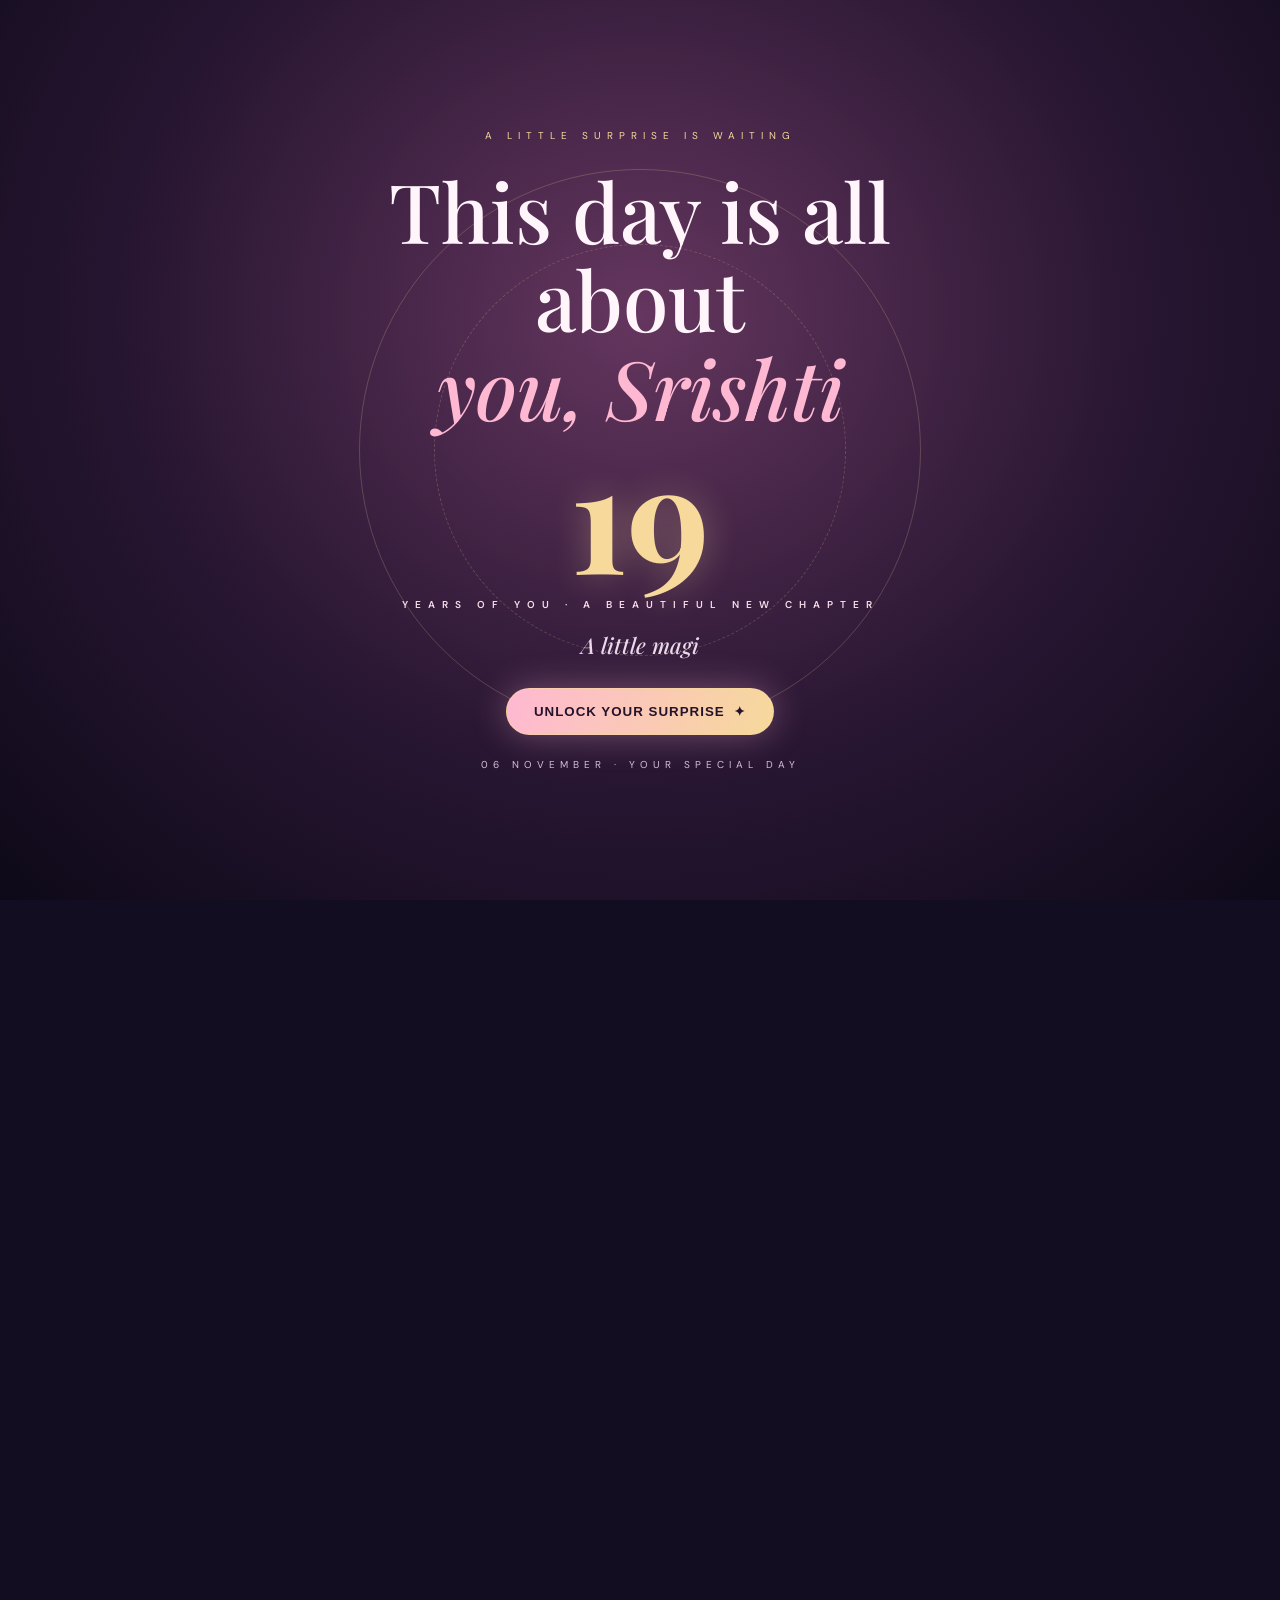
==== index.html @ eed0044e "Add files via upload" ====
<!doctype html><html lang="en"><head><meta charset="utf-8"><meta name="viewport" content="width=device-width,initial-scale=1"><meta name="theme-color" content="#160e29"><title>Happy Birthday, Srishti ♡</title>
<link rel="preconnect" href="https://fonts.googleapis.com"><link href="https://fonts.googleapis.com/css2?family=DM+Sans:wght@400;500;600;700&family=Playfair+Display:ital,wght@0,500;0,600;1,500;1,600&family=Dancing+Script:wght@600;700&display=swap" rel="stylesheet">
<style>
*{box-sizing:border-box}html{scroll-behavior:smooth}body{margin:0;color:#fff5fb;background:#130d22;font-family:'DM Sans',sans-serif;overflow-x:hidden}body:before{content:"";position:fixed;inset:0;z-index:-2;background:radial-gradient(ellipse at 50% 0%,#65395f,#281938 48%,#100b1b)}#particles{position:fixed;inset:0;pointer-events:none;z-index:4;overflow:hidden}nav{display:flex;justify-content:space-between;padding:20px 7%;font-size:10px;letter-spacing:3px;color:#f4c9dd;position:relative;z-index:2}nav span:last-child{color:#f6d99b}.hero{min-height:91vh;display:flex;align-items:center;justify-content:center;flex-direction:column;text-align:center;padding:65px 20px;position:relative;z-index:1}.eyebrow,.kicker{font-size:10px;letter-spacing:5px;text-transform:uppercase;color:#f6d99b}h1{font:600 clamp(58px,12vw,124px)/.96 'Playfair Display',serif;letter-spacing:-3px;margin:25px 0 10px}h1 em{display:block;color:#ffb8d2;font-weight:500;animation:glow 3s infinite}.script{font:700 clamp(30px,6vw,52px) 'Dancing Script',cursive;color:#f6d99b;margin:16px 0}.sub{max-width:510px;color:#e8d9e9;line-height:1.9;font-size:14px;margin:8px auto 28px}.btn{display:inline-block;border-radius:40px;padding:15px 27px;background:linear-gradient(110deg,#ffb8d2,#f6d99b);color:#24132b;font-weight:700;text-decoration:none;box-shadow:0 0 35px #ffb8d255;transition:.3s}.btn:hover{transform:translateY(-4px)}.scroll{position:absolute;bottom:24px;font-size:9px;letter-spacing:4px;color:#d9bfd7}.section{padding:72px 7%;max-width:1180px;margin:auto;text-align:center;position:relative;z-index:1}h2{font:500 clamp(36px,7vw,62px) 'Playfair Display',serif;margin:13px 0 36px}.gallery{display:grid;grid-template-columns:repeat(3,1fr);gap:18px}.frame{height:440px;overflow:hidden;border-radius:23px;position:relative;border:1px solid #ffffff35;background:#34213f;box-shadow:0 20px 60px #0005;opacity:0;transform:translateY(35px) scale(.97);transition:opacity .85s,transform .85s}.frame.show{opacity:1;transform:translateY(0) scale(1)}.frame img{width:100%;height:100%;object-fit:cover;transition:transform 1.1s}.frame:hover img{transform:scale(1.055)}.frame:after{content:"";position:absolute;inset:50% 0 0;background:linear-gradient(transparent,#160d27c9)}.caption{position:absolute;z-index:1;bottom:17px;left:12px;right:12px;font:italic 19px 'Playfair Display',serif}.note{max-width:760px;margin:auto;padding:40px 28px;border:1px solid #ffffff30;border-radius:28px;background:linear-gradient(135deg,#ffffff16,#ffffff06);box-shadow:0 20px 80px #0004}.note p{font:italic 500 clamp(20px,3vw,26px)/1.75 'Playfair Display',serif;color:#f9eaf3;margin:0}.sign{font:700 34px 'Dancing Script',cursive;color:#f6d99b;margin-top:22px}.music{max-width:560px;margin:25px auto 0;border:1px solid #ffffff35;background:#ffffff10;border-radius:22px;padding:18px;display:flex;align-items:center;gap:15px;text-align:left}.disc{width:54px;height:54px;border-radius:50%;flex:0 0 54px;background:conic-gradient(#f6d99b,#dc83ad,#73529b,#f6d99b);display:grid;place-items:center;animation:spin 7s linear infinite}.disc:after{content:"";width:14px;height:14px;border-radius:50%;background:#251733}.music strong{font:500 18px 'Playfair Display',serif}.music small{display:block;color:#d8c4d8;margin-top:4px}.play{border:0;border-radius:50%;width:44px;height:44px;background:#f6d99b;color:#24132b;font-size:17px;cursor:pointer}.music input{width:100%;accent-color:#f6d99b;margin-top:8px}.hint{font-size:11px;color:#d9c5d9;max-width:520px;margin:15px auto 0;line-height:1.7}.end{min-height:58vh}.footer{text-align:center;padding:40px 15px;color:#d5bdd2;font-size:10px;letter-spacing:3px;position:relative;z-index:1}.footer b{display:block;color:#ffb8d2;font-size:22px;margin-bottom:12px}.float{position:absolute;bottom:-30px;color:#ffc5dc;animation:rise linear infinite;opacity:0}@keyframes rise{0%{transform:translateY(0) rotate(0);opacity:0}15%{opacity:.7}100%{transform:translateY(-110vh) rotate(280deg);opacity:0}}@keyframes glow{50%{text-shadow:0 0 35px #ffb8d2aa}}@keyframes spin{to{transform:rotate(360deg)}}@media(max-width:720px){nav{padding:18px 5%;font-size:8px}.hero{min-height:85vh}.section{padding:58px 6%}.gallery{grid-template-columns:1fr;max-width:430px;margin:auto}.frame{height:490px}.note{padding:30px 22px}}

#introScreen{position:fixed;inset:0;z-index:50;display:flex;align-items:center;justify-content:center;text-align:center;padding:24px;background:radial-gradient(ellipse at 50% 35%,#65365f 0%,#281632 55%,#0d0918 100%);overflow:hidden;transition:opacity 1s ease,visibility 1s ease}
#introScreen:before,#introScreen:after{content:"";position:absolute;width:min(78vw,560px);height:min(78vw,560px);border:1px solid #f6d99b35;border-radius:50%;animation:orbit 18s linear infinite}
#introScreen:after{width:min(58vw,410px);height:min(58vw,410px);border-style:dashed;animation-direction:reverse;animation-duration:28s}
.intro-inner{position:relative;z-index:2;max-width:720px}
.intro-kicker{color:#f6d99b;font-size:10px;letter-spacing:6px;text-transform:uppercase;opacity:0;animation:riseIn 1s .25s forwards}
.intro-title{font:500 clamp(38px,8vw,82px)/1.08 'Playfair Display',serif;margin:24px 0 8px;opacity:0;animation:riseIn 1s .65s forwards}
.intro-title em{display:block;color:#ffb8d2;font-weight:500}
.intro-age{font:700 clamp(76px,17vw,150px)/.95 'Playfair Display',serif;color:#f6d99b;text-shadow:0 0 35px #f6d99b55;margin:10px 0;opacity:0;animation:zoomIn 1.1s 1.05s forwards}
.intro-age small{display:block;font:600 10px 'DM Sans',sans-serif;letter-spacing:7px;color:#f8dce9;margin-top:13px}
.intro-type{min-height:30px;color:#ead9e9;font:italic 500 clamp(16px,3vw,22px) 'Playfair Display',serif;margin:20px auto 28px;opacity:0;animation:riseIn 1s 1.45s forwards}
#introButton{border:1px solid #f6d99b88;background:linear-gradient(110deg,#ffb8d2,#f6d99b);color:#24132b;padding:15px 27px;border-radius:40px;font-weight:700;letter-spacing:1px;cursor:pointer;box-shadow:0 0 35px #ffb8d255;opacity:0;animation:riseIn 1s 1.8s forwards;transition:transform .3s,box-shadow .3s}
#introButton:hover{transform:translateY(-4px) scale(1.03);box-shadow:0 0 55px #ffb8d288}
.intro-date{margin-top:23px;color:#d7bfd7;font-size:10px;letter-spacing:5px;opacity:0;animation:riseIn 1s 2.1s forwards}
#introScreen.closed{opacity:0;visibility:hidden;pointer-events:none}
body.intro-locked main,body.intro-locked nav,body.intro-locked footer{opacity:0;visibility:hidden;transform:translateY(18px)}
body main,body nav,body footer{transition:opacity 1.1s ease,transform 1.1s ease,visibility 1.1s}
body.intro-open main,body.intro-open nav,body.intro-open footer{opacity:1;visibility:visible;transform:translateY(0)}
@keyframes riseIn{from{opacity:0;transform:translateY(24px)}to{opacity:1;transform:translateY(0)}}
@keyframes zoomIn{from{opacity:0;transform:scale(.65)}to{opacity:1;transform:scale(1)}}
@keyframes orbit{to{transform:rotate(360deg)}}
@media(prefers-reduced-motion:reduce){#introScreen:before,#introScreen:after{animation:none}*{scroll-behavior:auto!important}}

</style></head><body><div id="particles"></div>
<div id="introScreen" aria-label="Birthday introduction">
  <div class="intro-inner">
    <div class="intro-kicker">A little surprise is waiting</div>
    <div class="intro-title">This day is all about <em>you, Srishti</em></div>
    <div class="intro-age">19<small>YEARS OF YOU · A BEAUTIFUL NEW CHAPTER</small></div>
    <div class="intro-type" id="introType">A little magic. A lot of memories.</div>
    <button id="introButton">UNLOCK YOUR SURPRISE&nbsp; ✦</button>
    <div class="intro-date">06 NOVEMBER · YOUR SPECIAL DAY</div>
  </div>
</div>
<nav><span>A LITTLE CELEBRATION</span><span>✦ MADE WITH LOVE ✦</span></nav><main>
<section class="hero"><div class="eyebrow">A day made brighter by you</div><h1>Happy <em>Birthday</em></h1><div class="script">Srishti, this little world is for you ♡</div><p class="sub">A little page, your favourite memories, and a whole lot of warm wishes — made especially to celebrate you.</p><a class="btn" href="#memories">Open your surprise ↓</a><div class="scroll">SCROLL DOWN · ✦</div></section>
<section class="section" id="memories"><div class="kicker">Little moments, forever memories</div><h2>Your lovely moments</h2><div class="gallery">
<div class="frame"><img src="[data-uri]" alt="Photo memory 1"><div class="caption">A moment to remember ✨</div></div>
<div class="frame"><img src="[data-uri]" alt="Photo memory 2"><div class="caption">Simply beautiful ♡</div></div>
</div>
<div class="frame"><img src="[data-uri]" alt="Photo memory 4"><div class="caption">One of those lovely days</div></div>
</div>
<div class="frame"><img src="[data-uri]" alt="Srishti memory 6"><div class="caption">A little sunshine in the garden ♡</div></div><div class="frame"><img src="[data-uri]" alt="Srishti memory 7"><div class="caption">A lovely day to remember ✨</div></div></div></div></section>
<section class="section"><div class="kicker">A little note from the heart</div><h2>For someone special</h2><div class="note"><p>May your birthday bring you endless reasons to smile, beautiful surprises, and moments you’ll want to remember forever. May the year ahead be kind to you and bring your dreams a little closer. Keep shining in your own lovely way.</p><div class="sign">With lots of love ♡</div></div></section>
<section class="section"><div class="kicker">A song for your day</div><h2>Inaam ♡</h2><div class="music"><div class="disc"></div><div style="flex:1;min-width:0"><strong>Inaam · Jasleen Royal</strong><small id="songName">Add your O Maahi audio file to play here</small><input id="seek" type="range" min="0" max="100" value="0"></div><button class="play" id="play" aria-label="Play or pause">▶</button></div><p class="hint">Inaam is ready in the player. Tap play whenever you want to hear it ♡</p><audio id="audio" src="o_maahi_o_mahi.mp3" preload="metadata"></audio></section>
<section class="hero end"><div class="script">One last wish...</div><h2>Stay wonderful.<br><em style="color:#ffb8d2">Stay you.</em></h2><p class="sub">You deserve all the happiness this world can hold.</p><div class="script">Happy Birthday, Srishti ♡</div></section></main><footer class="footer"><b>♡</b> MADE ESPECIALLY FOR YOUR SPECIAL DAY</footer>
<script>

const introLines=["A little magic. A lot of memories.","Every picture holds a little story.","And today, every wish is for you. ♡"];
let introLine=0,introChar=0;
const introType=document.getElementById('introType');
function typeIntro(){
  const line=introLines[introLine];
  introType.textContent=line.slice(0,introChar++);
  if(introChar<=line.length){setTimeout(typeIntro,58)}
  else{setTimeout(()=>{introLine=(introLine+1)%introLines.length;introChar=0;typeIntro()},1450)}
}
setTimeout(typeIntro,1750);
const birthdayAudio=document.getElementById('audio');
const musicButton=document.getElementById('play');
function startBirthdayMusic(){
  if(!birthdayAudio) return;
  birthdayAudio.play().then(()=>{if(musicButton) musicButton.textContent='Ⅱ';})
    .catch(()=>{const label=document.getElementById('songName');if(label) label.textContent='Tap the music button to start Inaam ♡';});
}
// Try autoplay on page load; browsers may block sound until the visitor interacts.
window.addEventListener('load',()=>{startBirthdayMusic();});
document.getElementById('introButton').addEventListener('click',()=>{
  startBirthdayMusic(); // This tap unlocks audio playback on most mobile browsers.
  document.body.classList.remove('intro-locked');
  document.body.classList.add('intro-open');
  document.getElementById('introScreen').classList.add('closed');
  setTimeout(()=>document.getElementById('memories').scrollIntoView({behavior:'smooth'}),550);
});
document.body.classList.add('intro-locked');

const ob=new IntersectionObserver(es=>es.forEach(e=>{if(e.isIntersecting){e.target.classList.add('show');ob.unobserve(e.target)}}),{threshold:.12});document.querySelectorAll('.frame').forEach((x,i)=>{x.style.transitionDelay=(i%3*.14)+'s';ob.observe(x)});
for(let i=0;i<28;i++){let x=document.createElement('span');x.className='float';x.textContent=['♡','✦','✧'][i%3];x.style.left=Math.random()*100+'%';x.style.animationDuration=(8+Math.random()*9)+'s';x.style.animationDelay=Math.random()*12+'s';x.style.fontSize=(12+Math.random()*18)+'px';document.getElementById('particles').appendChild(x)}
const a=document.getElementById('audio'),p=document.getElementById('play'),s=document.getElementById('seek');p.onclick=()=>{if(a.paused){a.play().then(()=>p.textContent='Ⅱ').catch(()=>{document.getElementById('songName').textContent='Tap play again to start the song ♡'})}else{a.pause();p.textContent='▶'}};a.addEventListener('loadedmetadata',()=>{document.getElementById('songName').textContent='Inaam · Birthday soundtrack'});a.ontimeupdate=()=>{if(a.duration)s.value=a.currentTime/a.duration*100};s.oninput=()=>{if(a.duration)a.currentTime=s.value/100*a.duration};a.onended=()=>p.textContent='▶';
</script></body></html>
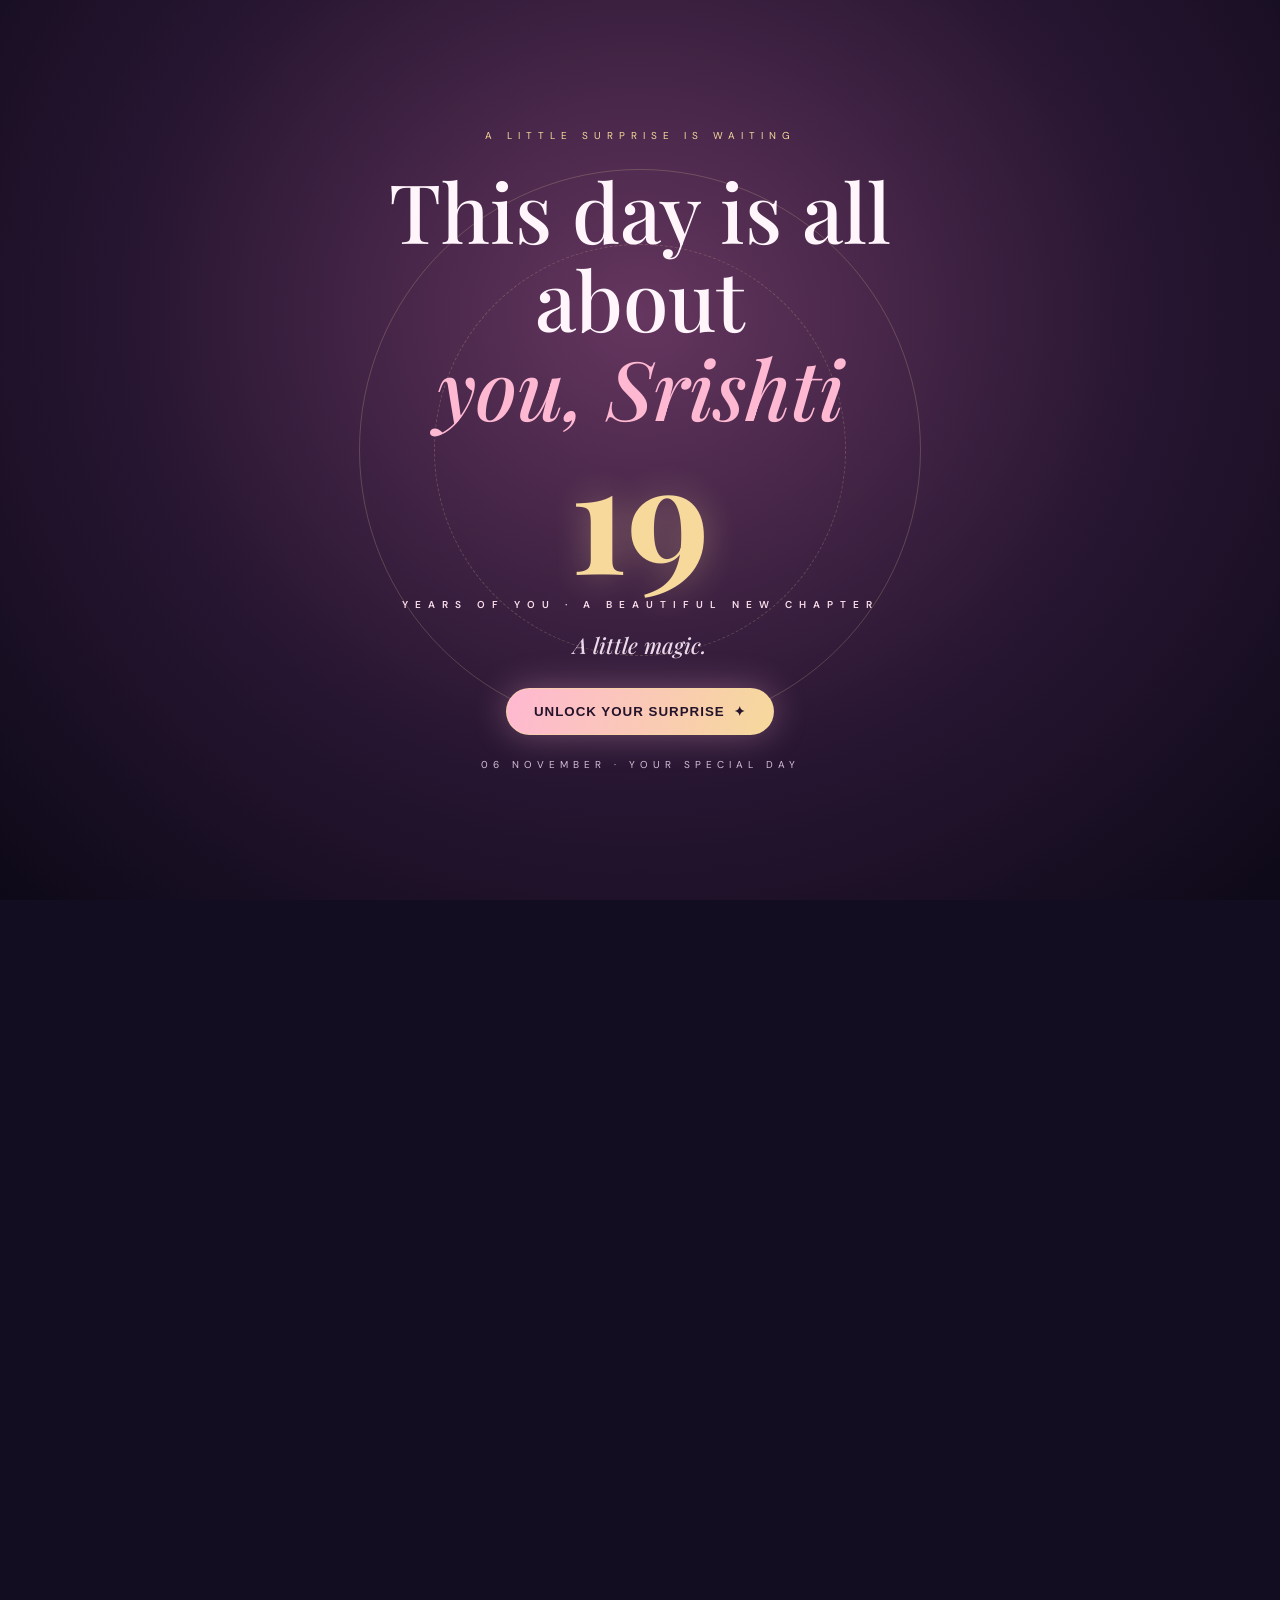
==== commit c85f6bf9: "Add files via upload" ====
--- a/index.html
+++ b/index.html
@@ -46,7 +46,7 @@
 </div>
 <div class="frame"><img src="[data-uri]" alt="Srishti memory 6"><div class="caption">A little sunshine in the garden ♡</div></div><div class="frame"><img src="[data-uri]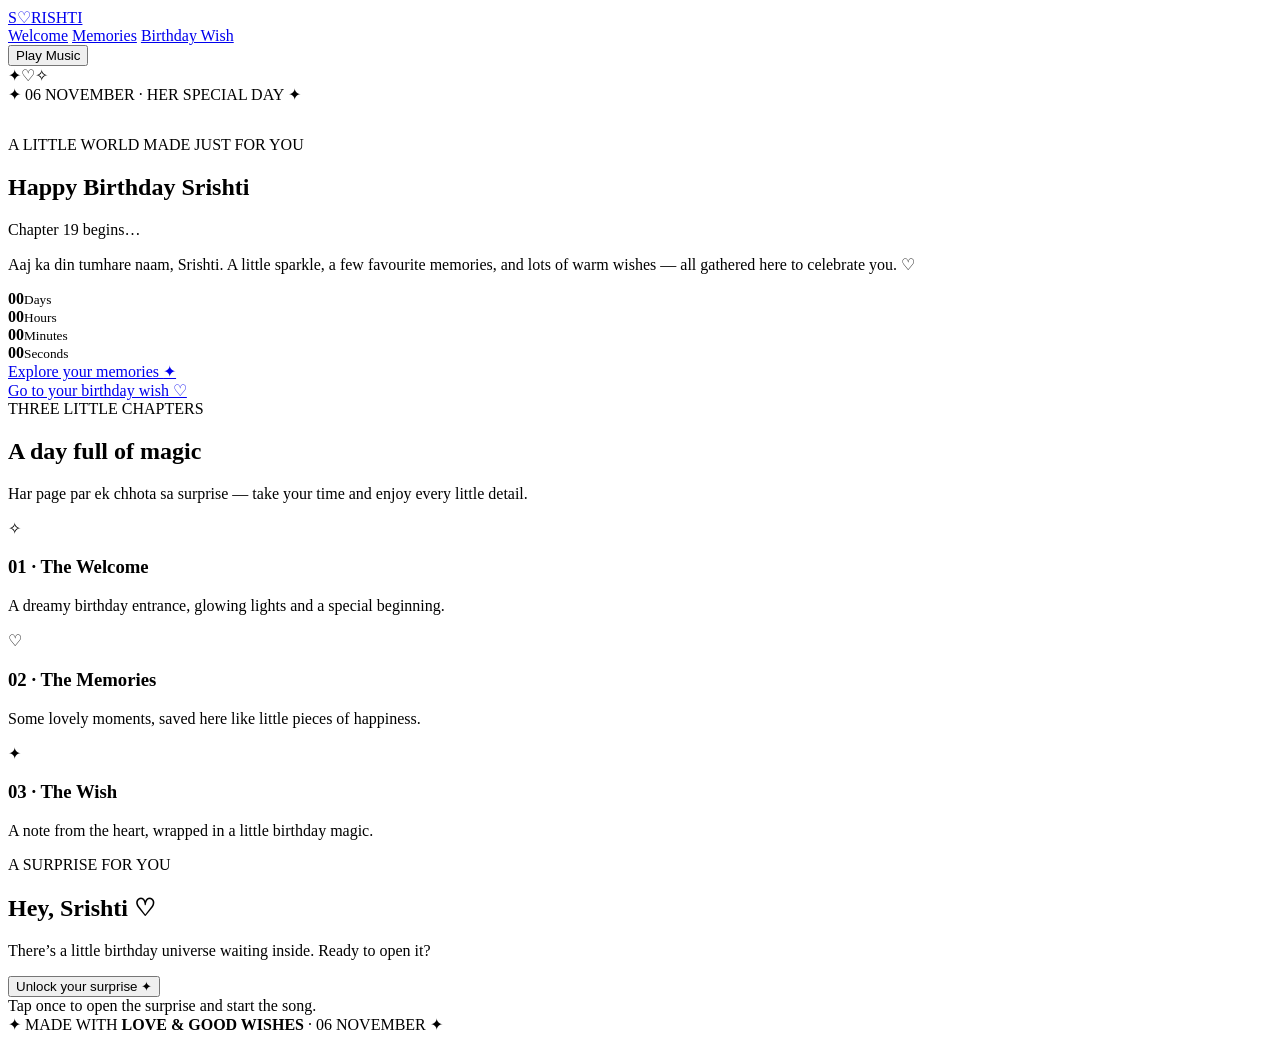
==== commit 0c652ef5: "Add files via upload" ====
--- a/index.html
+++ b/index.html
@@ -1,110 +1,65 @@
-<!doctype html><html lang="en"><head><meta charset="utf-8"><meta name="viewport" content="width=device-width,initial-scale=1"><meta name="theme-color" content="#160e29"><title>Happy Birthday, Srishti ♡</title>
-<link rel="preconnect" href="https://fonts.googleapis.com"><link href="https://fonts.googleapis.com/css2?family=DM+Sans:wght@400;500;600;700&family=Playfair+Display:ital,wght@0,500;0,600;1,500;1,600&family=Dancing+Script:wght@600;700&display=swap" rel="stylesheet">
-<style>
-*{box-sizing:border-box}html{scroll-behavior:smooth}body{margin:0;color:#fff5fb;background:#130d22;font-family:'DM Sans',sans-serif;overflow-x:hidden}body:before{content:"";position:fixed;inset:0;z-index:-2;background:radial-gradient(ellipse at 50% 0%,#65395f,#281938 48%,#100b1b)}#particles{position:fixed;inset:0;pointer-events:none;z-index:4;overflow:hidden}nav{display:flex;justify-content:space-between;padding:20px 7%;font-size:10px;letter-spacing:3px;color:#f4c9dd;position:relative;z-index:2}nav span:last-child{color:#f6d99b}.hero{min-height:91vh;display:flex;align-items:center;justify-content:center;flex-direction:column;text-align:center;padding:65px 20px;position:relative;z-index:1}.eyebrow,.kicker{font-size:10px;letter-spacing:5px;text-transform:uppercase;color:#f6d99b}h1{font:600 clamp(58px,12vw,124px)/.96 'Playfair Display',serif;letter-spacing:-3px;margin:25px 0 10px}h1 em{display:block;color:#ffb8d2;font-weight:500;animation:glow 3s infinite}.script{font:700 clamp(30px,6vw,52px) 'Dancing Script',cursive;color:#f6d99b;margin:16px 0}.sub{max-width:510px;color:#e8d9e9;line-height:1.9;font-size:14px;margin:8px auto 28px}.btn{display:inline-block;border-radius:40px;padding:15px 27px;background:linear-gradient(110deg,#ffb8d2,#f6d99b);color:#24132b;font-weight:700;text-decoration:none;box-shadow:0 0 35px #ffb8d255;transition:.3s}.btn:hover{transform:translateY(-4px)}.scroll{position:absolute;bottom:24px;font-size:9px;letter-spacing:4px;color:#d9bfd7}.section{padding:72px 7%;max-width:1180px;margin:auto;text-align:center;position:relative;z-index:1}h2{font:500 clamp(36px,7vw,62px) 'Playfair Display',serif;margin:13px 0 36px}.gallery{display:grid;grid-template-columns:repeat(3,1fr);gap:18px}.frame{height:440px;overflow:hidden;border-radius:23px;position:relative;border:1px solid #ffffff35;background:#34213f;box-shadow:0 20px 60px #0005;opacity:0;transform:translateY(35px) scale(.97);transition:opacity .85s,transform .85s}.frame.show{opacity:1;transform:translateY(0) scale(1)}.frame img{width:100%;height:100%;object-fit:cover;transition:transform 1.1s}.frame:hover img{transform:scale(1.055)}.frame:after{content:"";position:absolute;inset:50% 0 0;background:linear-gradient(transparent,#160d27c9)}.caption{position:absolute;z-index:1;bottom:17px;left:12px;right:12px;font:italic 19px 'Playfair Display',serif}.note{max-width:760px;margin:auto;padding:40px 28px;border:1px solid #ffffff30;border-radius:28px;background:linear-gradient(135deg,#ffffff16,#ffffff06);box-shadow:0 20px 80px #0004}.note p{font:italic 500 clamp(20px,3vw,26px)/1.75 'Playfair Display',serif;color:#f9eaf3;margin:0}.sign{font:700 34px 'Dancing Script',cursive;color:#f6d99b;margin-top:22px}.music{max-width:560px;margin:25px auto 0;border:1px solid #ffffff35;background:#ffffff10;border-radius:22px;padding:18px;display:flex;align-items:center;gap:15px;text-align:left}.disc{width:54px;height:54px;border-radius:50%;flex:0 0 54px;background:conic-gradient(#f6d99b,#dc83ad,#73529b,#f6d99b);display:grid;place-items:center;animation:spin 7s linear infinite}.disc:after{content:"";width:14px;height:14px;border-radius:50%;background:#251733}.music strong{font:500 18px 'Playfair Display',serif}.music small{display:block;color:#d8c4d8;margin-top:4px}.play{border:0;border-radius:50%;width:44px;height:44px;background:#f6d99b;color:#24132b;font-size:17px;cursor:pointer}.music input{width:100%;accent-color:#f6d99b;margin-top:8px}.hint{font-size:11px;color:#d9c5d9;max-width:520px;margin:15px auto 0;line-height:1.7}.end{min-height:58vh}.footer{text-align:center;padding:40px 15px;color:#d5bdd2;font-size:10px;letter-spacing:3px;position:relative;z-index:1}.footer b{display:block;color:#ffb8d2;font-size:22px;margin-bottom:12px}.float{position:absolute;bottom:-30px;color:#ffc5dc;animation:rise linear infinite;opacity:0}@keyframes rise{0%{transform:translateY(0) rotate(0);opacity:0}15%{opacity:.7}100%{transform:translateY(-110vh) rotate(280deg);opacity:0}}@keyframes glow{50%{text-shadow:0 0 35px #ffb8d2aa}}@keyframes spin{to{transform:rotate(360deg)}}@media(max-width:720px){nav{padding:18px 5%;font-size:8px}.hero{min-height:85vh}.section{padding:58px 6%}.gallery{grid-template-columns:1fr;max-width:430px;margin:auto}.frame{height:490px}.note{padding:30px 22px}}
+<!DOCTYPE html>
+<html lang="en">
+<head>
+<meta charset="UTF-8"><meta name="viewport" content="width=device-width, initial-scale=1">
+<meta name="theme-color" content="#160d27">
+<title>The Birthday Welcome | Srishti ♡</title>
+<link rel="stylesheet" href="assets/style.css">
+</head>
+<body>
+<div class="shell">
 
-#introScreen{position:fixed;inset:0;z-index:50;display:flex;align-items:center;justify-content:center;text-align:center;padding:24px;background:radial-gradient(ellipse at 50% 35%,#65365f 0%,#281632 55%,#0d0918 100%);overflow:hidden;transition:opacity 1s ease,visibility 1s ease}
-#introScreen:before,#introScreen:after{content:"";position:absolute;width:min(78vw,560px);height:min(78vw,560px);border:1px solid #f6d99b35;border-radius:50%;animation:orbit 18s linear infinite}
-#introScreen:after{width:min(58vw,410px);height:min(58vw,410px);border-style:dashed;animation-direction:reverse;animation-duration:28s}
-.intro-inner{position:relative;z-index:2;max-width:720px}
-.intro-kicker{color:#f6d99b;font-size:10px;letter-spacing:6px;text-transform:uppercase;opacity:0;animation:riseIn 1s .25s forwards}
-.intro-title{font:500 clamp(38px,8vw,82px)/1.08 'Playfair Display',serif;margin:24px 0 8px;opacity:0;animation:riseIn 1s .65s forwards}
-.intro-title em{display:block;color:#ffb8d2;font-weight:500}
-.intro-age{font:700 clamp(76px,17vw,150px)/.95 'Playfair Display',serif;color:#f6d99b;text-shadow:0 0 35px #f6d99b55;margin:10px 0;opacity:0;animation:zoomIn 1.1s 1.05s forwards}
-.intro-age small{display:block;font:600 10px 'DM Sans',sans-serif;letter-spacing:7px;color:#f8dce9;margin-top:13px}
-.intro-type{min-height:30px;color:#ead9e9;font:italic 500 clamp(16px,3vw,22px) 'Playfair Display',serif;margin:20px auto 28px;opacity:0;animation:riseIn 1s 1.45s forwards}
-#introButton{border:1px solid #f6d99b88;background:linear-gradient(110deg,#ffb8d2,#f6d99b);color:#24132b;padding:15px 27px;border-radius:40px;font-weight:700;letter-spacing:1px;cursor:pointer;box-shadow:0 0 35px #ffb8d255;opacity:0;animation:riseIn 1s 1.8s forwards;transition:transform .3s,box-shadow .3s}
-#introButton:hover{transform:translateY(-4px) scale(1.03);box-shadow:0 0 55px #ffb8d288}
-.intro-date{margin-top:23px;color:#d7bfd7;font-size:10px;letter-spacing:5px;opacity:0;animation:riseIn 1s 2.1s forwards}
-#introScreen.closed{opacity:0;visibility:hidden;pointer-events:none}
-body.intro-locked main,body.intro-locked nav,body.intro-locked footer{opacity:0;visibility:hidden;transform:translateY(18px)}
-body main,body nav,body footer{transition:opacity 1.1s ease,transform 1.1s ease,visibility 1.1s}
-body.intro-open main,body.intro-open nav,body.intro-open footer{opacity:1;visibility:visible;transform:translateY(0)}
-@keyframes riseIn{from{opacity:0;transform:translateY(24px)}to{opacity:1;transform:translateY(0)}}
-@keyframes zoomIn{from{opacity:0;transform:scale(.65)}to{opacity:1;transform:scale(1)}}
-@keyframes orbit{to{transform:rotate(360deg)}}
-@media(prefers-reduced-motion:reduce){#introScreen:before,#introScreen:after{animation:none}*{scroll-behavior:auto!important}}
+    <header class="topbar">
+      <a class="brand" href="index.html">S<span>♡</span>RISHTI</a>
+      <nav class="nav">
+        <a class="active" href="index.html">Welcome</a>
+        <a class="" href="memories.html">Memories</a>
+        <a class="" href="wish.html">Birthday Wish</a>
+      </nav>
+      <button class="music-btn" data-music type="button"><span class="music-dot"></span> Play Music</button>
+    </header>
 
-</style></head><body><div id="particles"></div>
-<div id="introScreen" aria-label="Birthday introduction">
-  <div class="intro-inner">
-    <div class="intro-kicker">A little surprise is waiting</div>
-    <div class="intro-title">This day is all about <em>you, Srishti</em></div>
-    <div class="intro-age">19<small>YEARS OF YOU · A BEAUTIFUL NEW CHAPTER</small></div>
-    <div class="intro-type" id="introType">A little magic. A lot of memories.</div>
-    <button id="introButton">UNLOCK YOUR SURPRISE&nbsp; ✦</button>
-    <div class="intro-date">06 NOVEMBER · YOUR SPECIAL DAY</div>
+<main>
+<section class="hero">
+ <div class="orb one"></div><div class="orb two"></div>
+ <span class="sparkle s1">✦</span><span class="sparkle s2">♡</span><span class="sparkle s3">✧</span>
+ <div class="hero-inner">
+  <div class="pill">✦ 06 NOVEMBER · HER SPECIAL DAY ✦</div>
+  <p class="eyebrow" style="margin-top:32px">A LITTLE WORLD MADE JUST FOR YOU</p>
+  <h1>Happy Birthday <span class="name">Srishti</span></h1>
+  <div class="script scriptline">Chapter 19 begins…</div>
+  <p class="lead">Aaj ka din tumhare naam, Srishti. A little sparkle, a few favourite memories, and lots of warm wishes — all gathered here to celebrate you. ♡</p>
+  <div class="countdown" id="countdown">
+   <div class="timebox"><b id="days">00</b><small>Days</small></div>
+   <div class="timebox"><b id="hours">00</b><small>Hours</small></div>
+   <div class="timebox"><b id="minutes">00</b><small>Minutes</small></div>
+   <div class="timebox"><b id="seconds">00</b><small>Seconds</small></div>
   </div>
+  <a class="cta" href="memories.html">Explore your memories <span>✦</span></a>
+  <div><a class="ghost" href="wish.html">Go to your birthday wish ♡</a></div>
+ </div>
+</section>
+<section class="section">
+ <div class="section-head"><div class="eyebrow">THREE LITTLE CHAPTERS</div><h2 class="serif">A day full of <span class="script">magic</span></h2><p>Har page par ek chhota sa surprise — take your time and enjoy every little detail.</p></div>
+ <div class="feature-grid">
+  <article class="feature"><div class="icon">✧</div><h3>01 · The Welcome</h3><p>A dreamy birthday entrance, glowing lights and a special beginning.</p></article>
+  <article class="feature"><div class="icon">♡</div><h3>02 · The Memories</h3><p>Some lovely moments, saved here like little pieces of happiness.</p></article>
+  <article class="feature"><div class="icon">✦</div><h3>03 · The Wish</h3><p>A note from the heart, wrapped in a little birthday magic.</p></article>
+ </div>
+</section>
+</main>
+<div class="intro-overlay" id="introOverlay">
+ <div class="intro-card">
+  <div class="eyebrow">A SURPRISE FOR YOU</div>
+  <h2>Hey, <span class="script">Srishti</span> ♡</h2>
+  <p>There’s a little birthday universe waiting inside. Ready to open it?</p>
+  <button class="cta" id="unlockBtn" type="button">Unlock your surprise ✦</button>
+  <div class="intro-note">Tap once to open the surprise and start the song.</div>
+ </div>
 </div>
-<nav><span>A LITTLE CELEBRATION</span><span>✦ MADE WITH LOVE ✦</span></nav><main>
-<section class="hero"><div class="eyebrow">A day made brighter by you</div><h1>Happy <em>Birthday</em></h1><div class="script">Srishti, this little world is for you ♡</div><p class="sub">A little page, your favourite memories, and a whole lot of warm wishes — made especially to celebrate you.</p><a class="btn" href="#memories">Open your surprise ↓</a><div class="scroll">SCROLL DOWN · ✦</div></section>
-<section class="section" id="memories"><div class="kicker">Little moments, forever memories</div><h2>Your lovely moments</h2><div class="gallery">
-<div class="frame"><img src="[data-uri]" alt="Photo memory 1"><div class="caption">A moment to remember ✨</div></div>
-<div class="frame"><img src="[data-uri]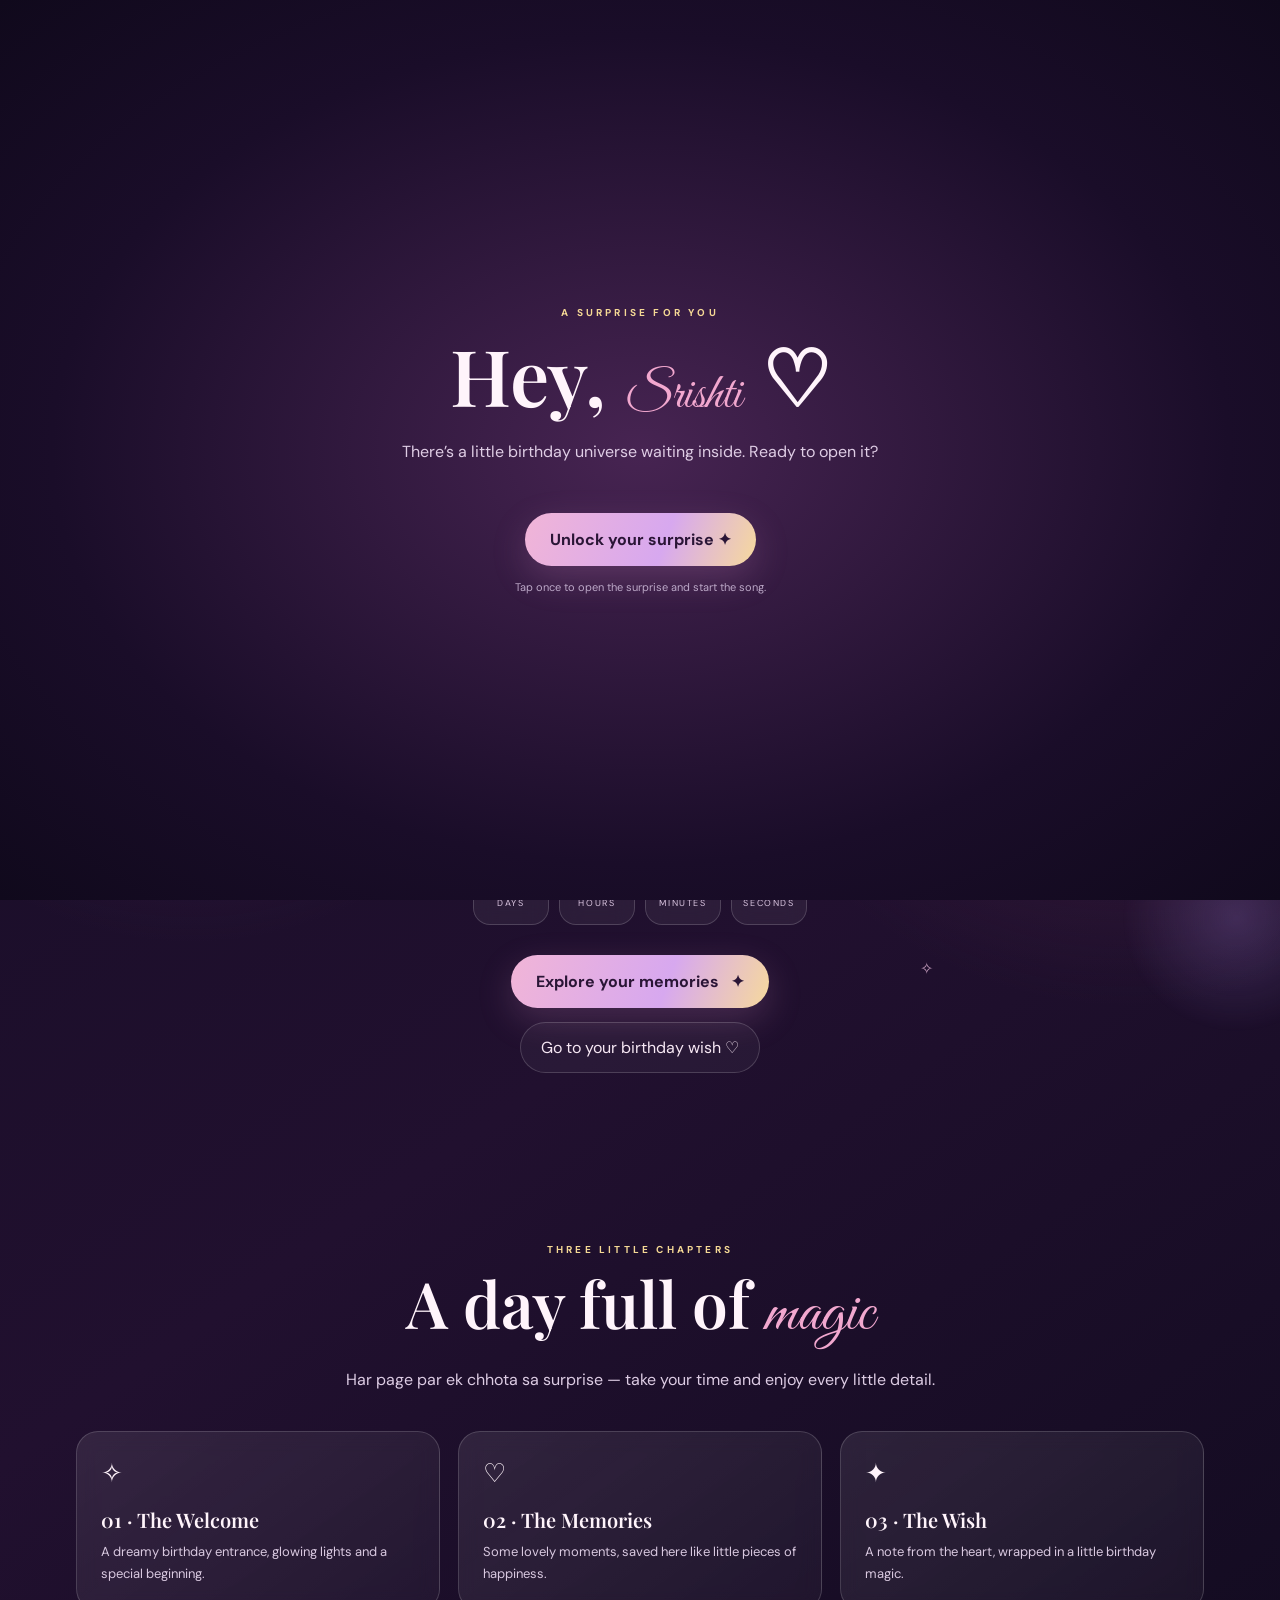
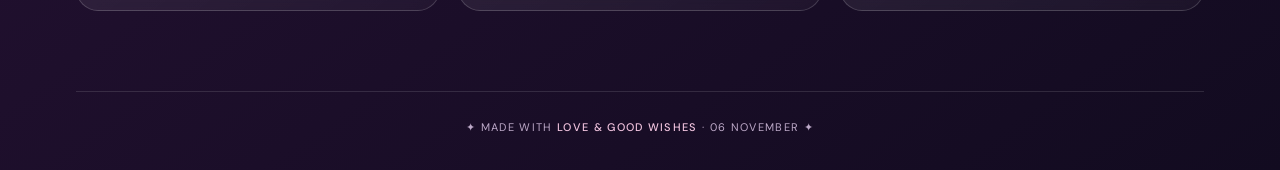
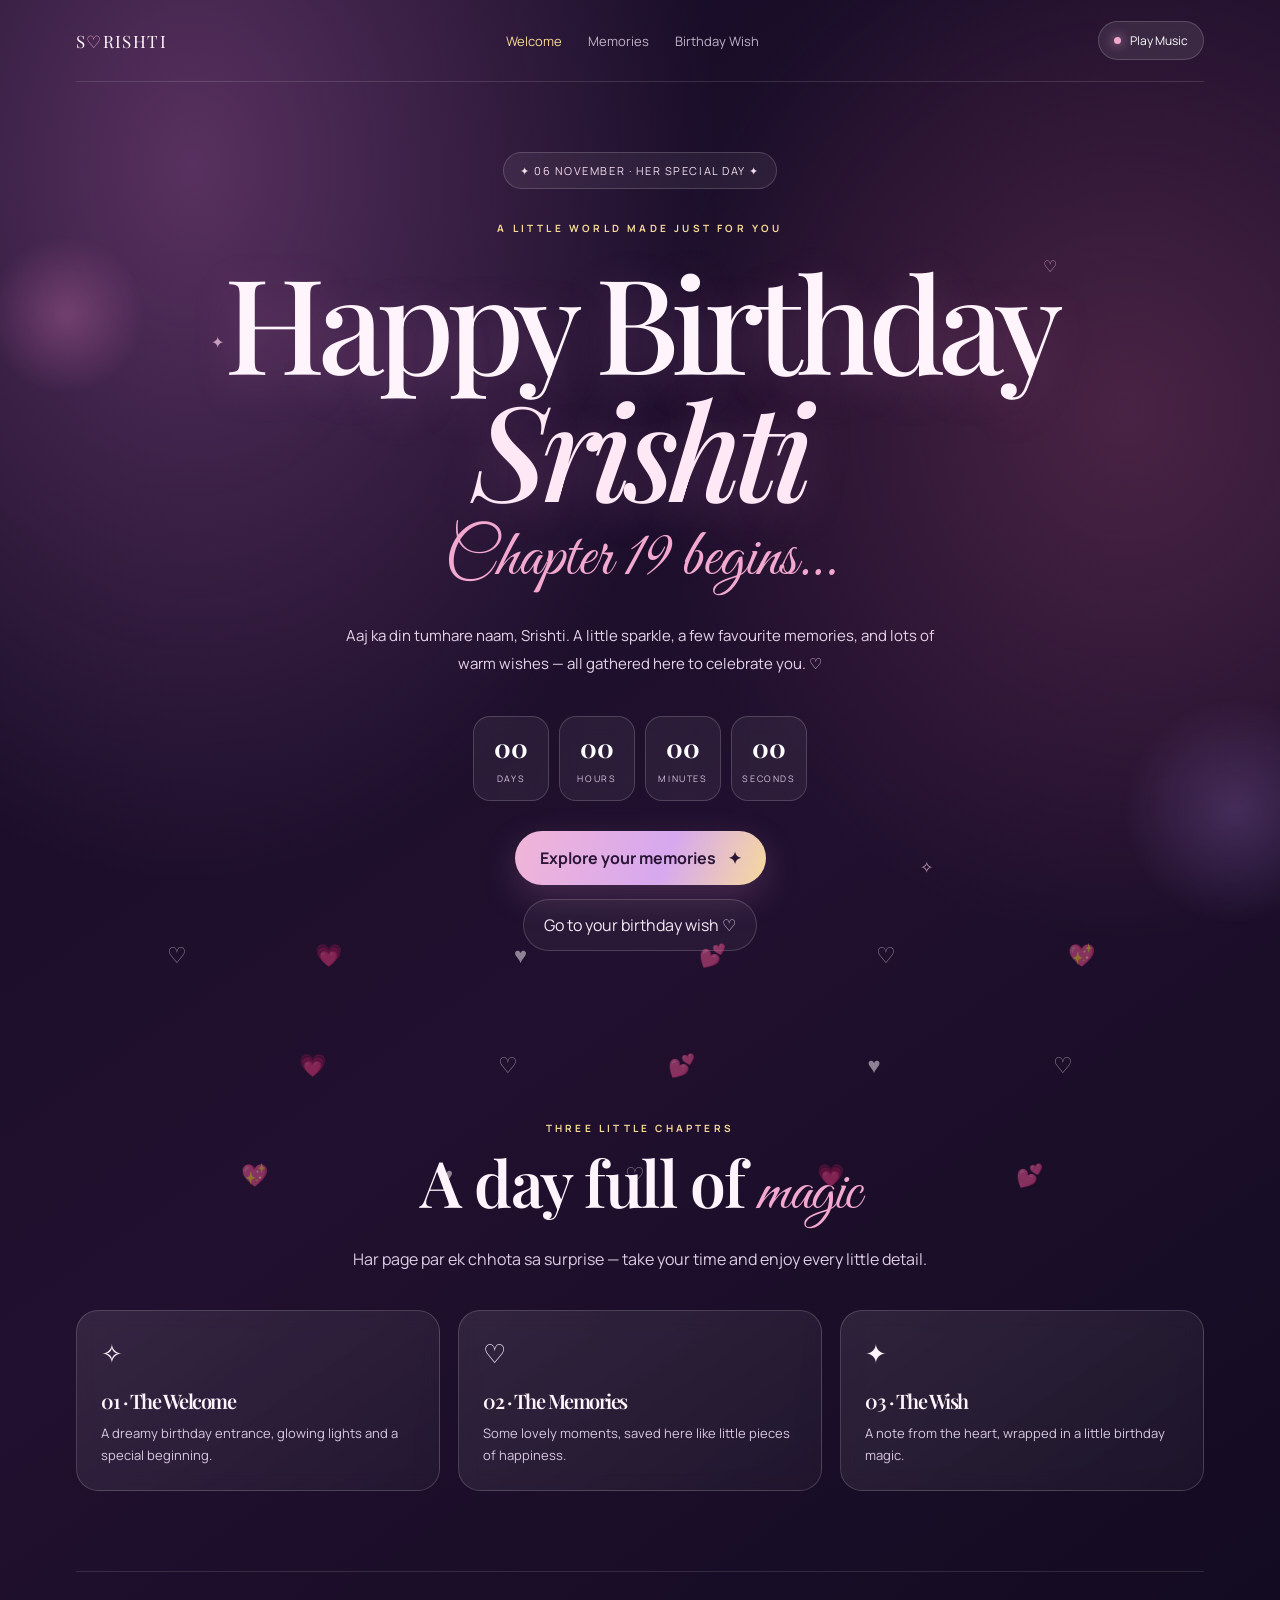
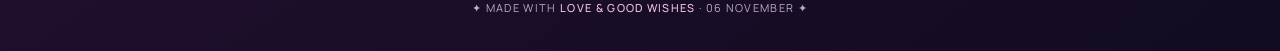
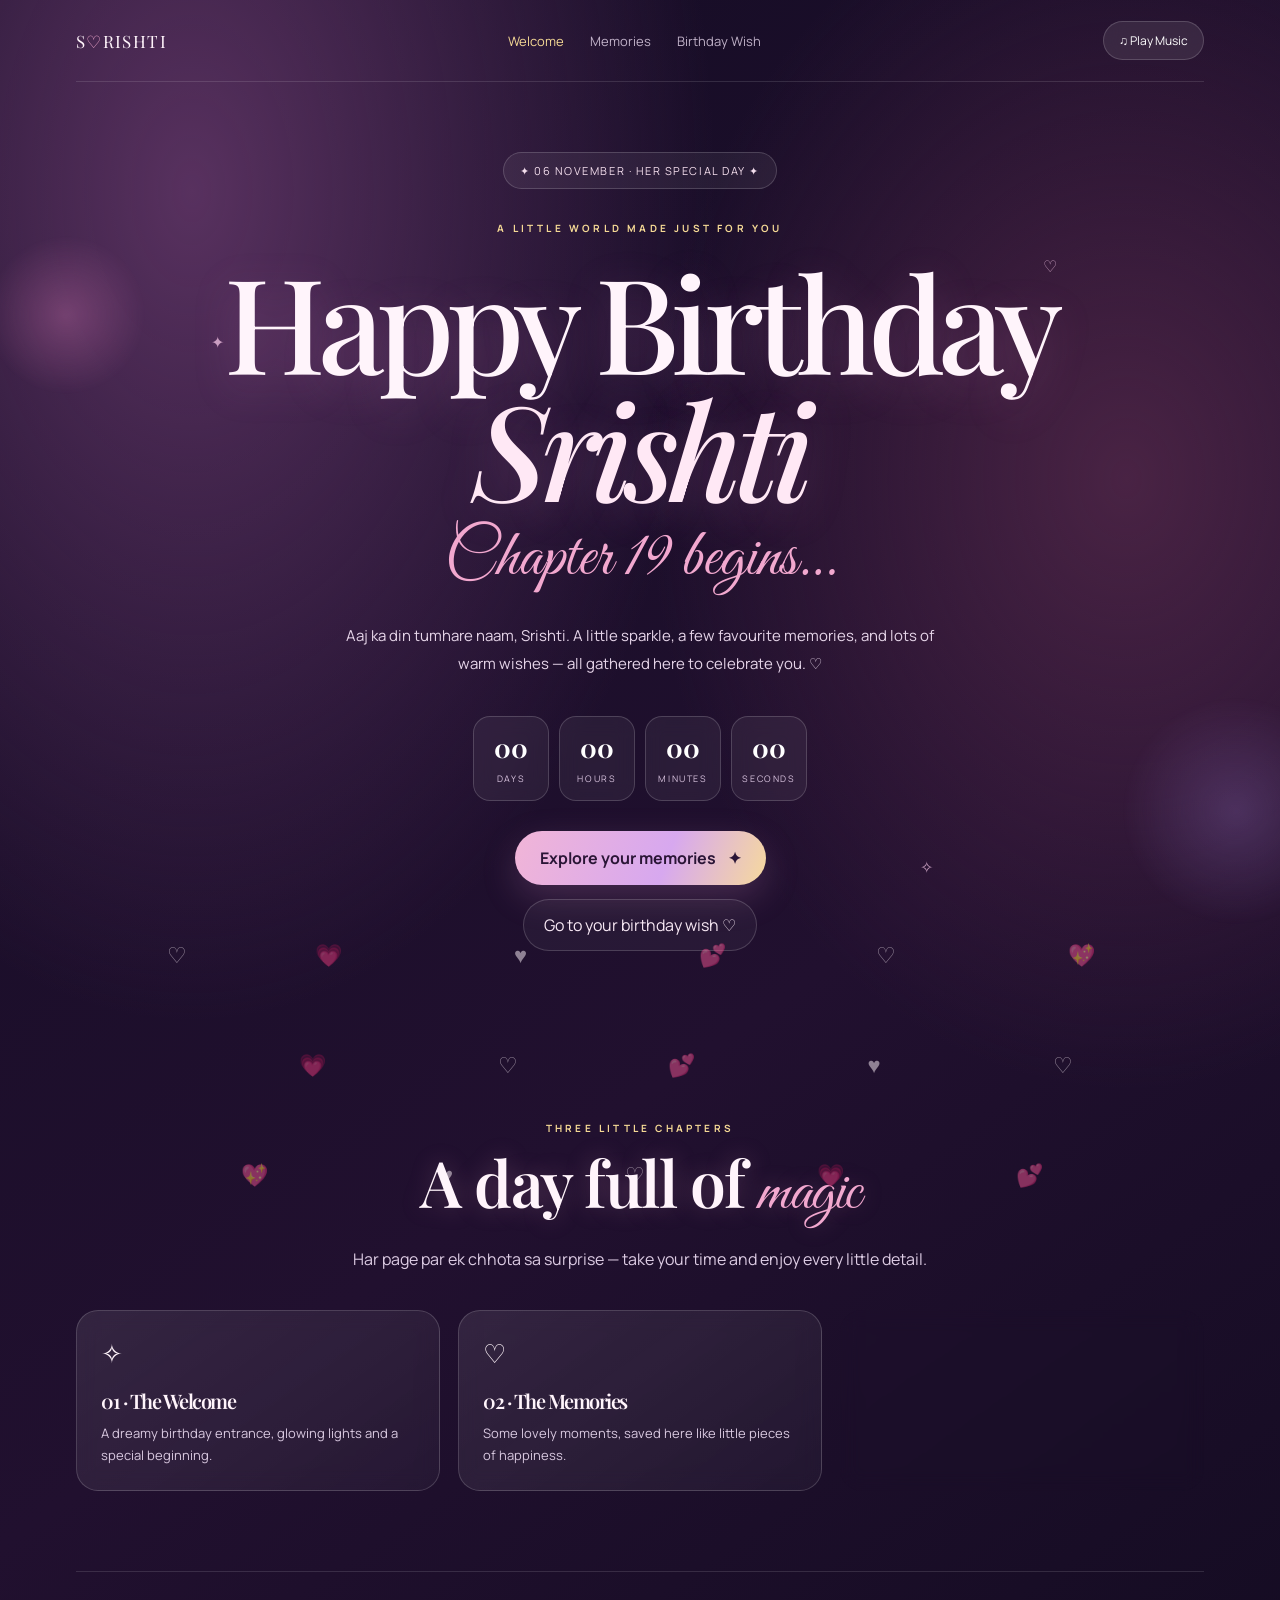
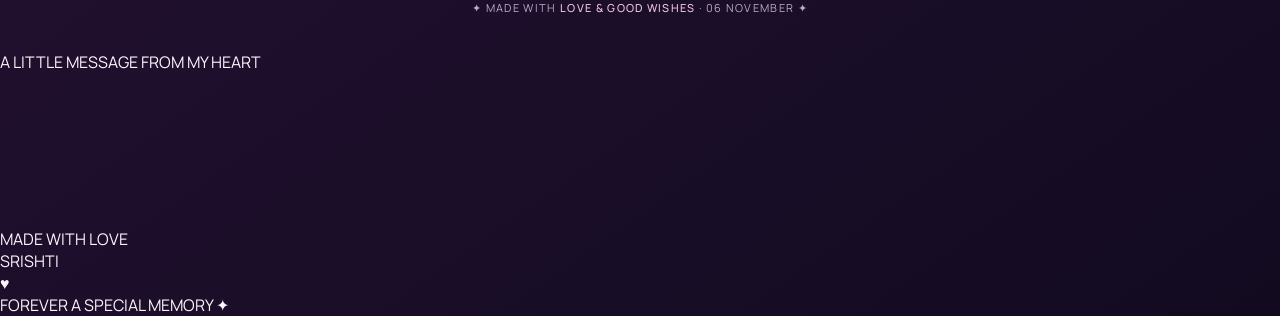
